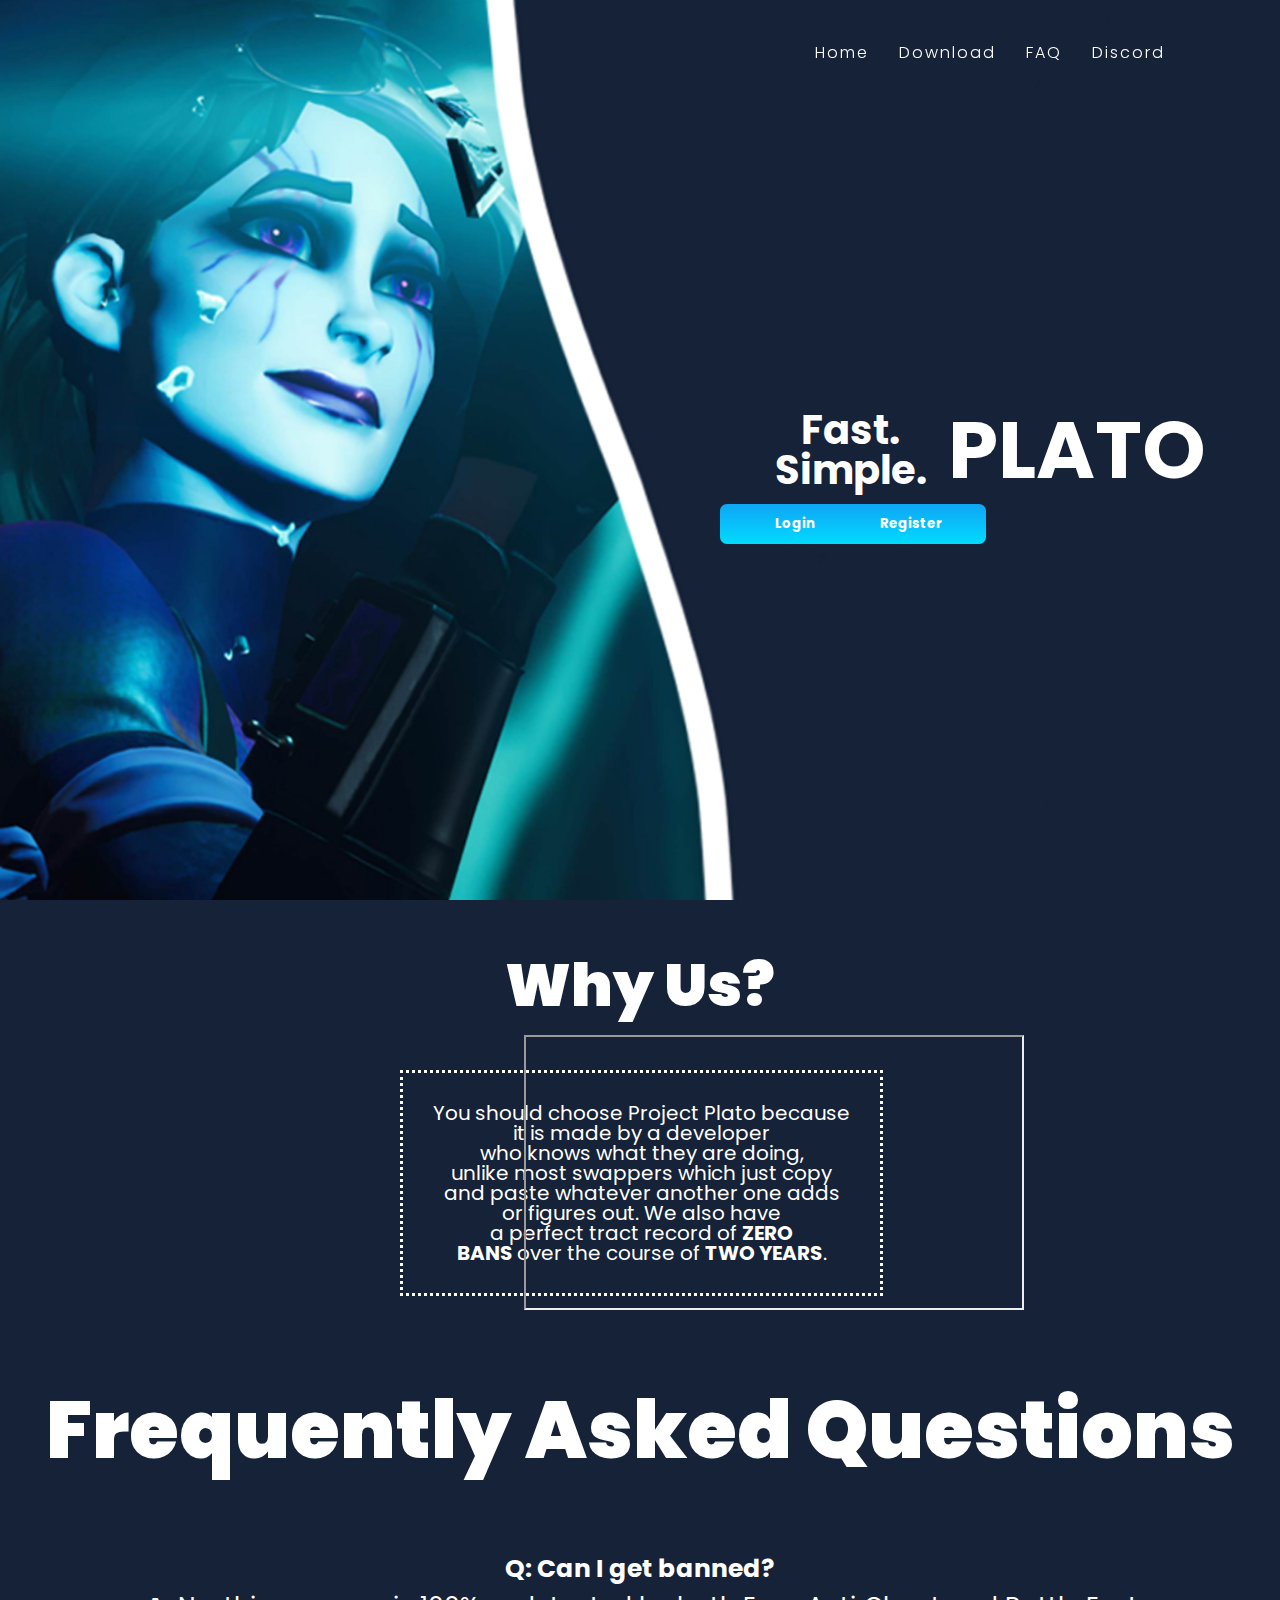
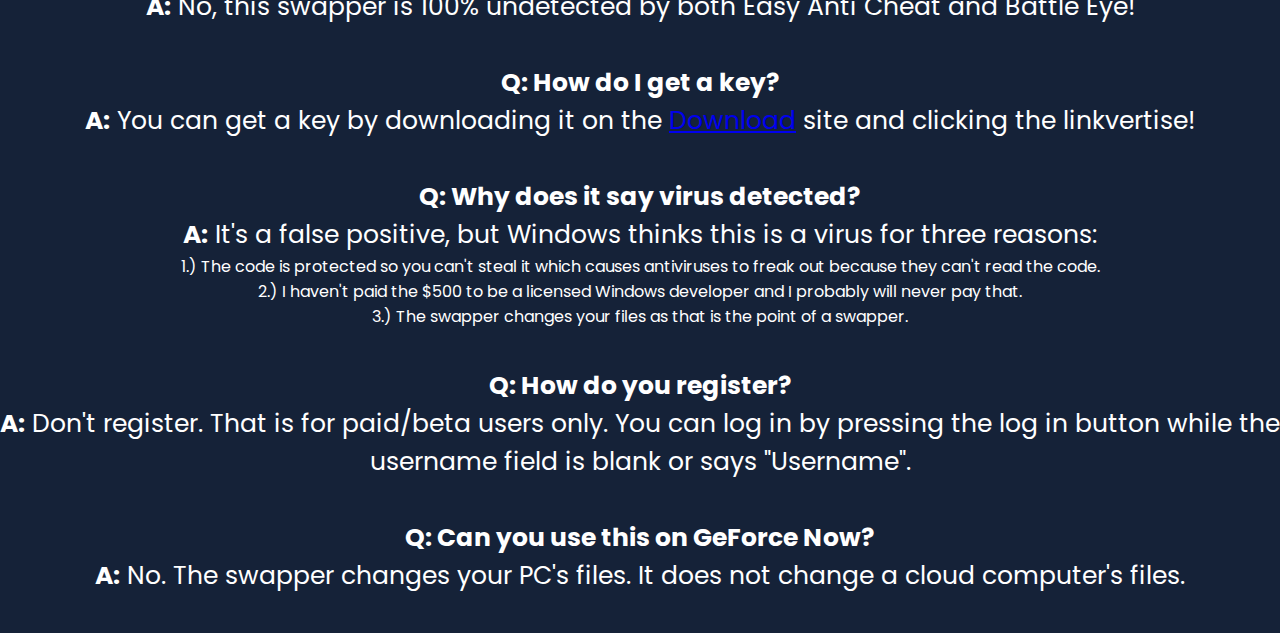
==== index.html @ e6ab3251 "Add files via upload" ====
<!doctype html>
<html lang="en">
<head>
<meta charset="utf-8">
	
<title>Tamely | Dev Site</title>
	
<meta name="viewport" content="width=device-width, initial-scale=1.0">
<meta name="keywords" content="plato, programmer, fortnite, swapper, tamely, project plato, plato v2, janky">
<meta name="description" content="Official website for Plato Projects.">
	
<link rel="icon" href="Images/Plato.png">
<link rel="stylesheet" href="Style.css">
</head>

<body>
	<header id="header"> 
		<img href="#" class="logo" src="Images/Plato.png" alt="Plato" width="0px">
		<ul>
			<li><a href="#home">Home</a></li>
			<li><a href="#download">Download</a></li>
			<li><a href="#faq">FAQ</a></li>
			<li><a href="https://discord.gg/qBZ2tUGZ7W">Discord</a></li>
		</ul>
	</header>
	<section class="banner" id="home">
		<h2>Fast. <br> Simple. </h2>
		<h1>Plato</h1>
		<div class="clr"></div>
		
		<button href="#login" id="login">Login</button>
		<button href="#register" id="register">Register</button>
	</section>
	
	
	<section class="vids" id="vid">
	<h2 id="why"><strong>Why Us?</strong></h2>
		<p id="desc">You should choose Project Plato because <br> it is made by a developer <br> who knows what they are doing, <br> unlike most swappers which just copy <br> and paste whatever another one adds <br> or figures out. We also have <br> a perfect tract record of <strong>ZERO<br> BANS </strong>over the course of <strong>TWO YEARS</strong>.</p> <br> <br> <br> <br> <br>
		
		<iframe id="yt" width="500" height="275"
		src="https://www.youtube.com/embed/qjWPSQiaALw">
		</iframe>
	</section>
	
	<section class="clr"></section>
	
	
	<section class="faq" id="FAQ">
		<a id="faq"></a>
		<h1><strong>Frequently Asked Questions</strong></h1>
		<br>
		<div class="QA">
		<p> <strong>Q: Can I get banned?</strong></p>
		<p> <strong>A:</strong> No, this swapper is 100% undetected by both Easy Anti Cheat and Battle Eye!</p>
		<br>
		<p> <strong>Q: How do I get a key?</strong></p>
		<p> <strong>A:</strong> You can get a key by downloading it on the <a href="#download">Download</a> site and clicking the linkvertise!</p>
		<br>
		<p> <strong>Q: Why does it say virus detected?</strong></p>
		<p> <strong>A:</strong> It's a false positive, but Windows thinks this is a virus for three reasons:</p>
		<div class="virus">
		<p>    1.) The code is protected so you can't steal it which causes antiviruses to freak out because they can't read the code.</p>
		<p>    2.) I haven't paid the $500 to be a licensed Windows developer and I probably will never pay that.</p>
		<p>    3.) The swapper changes your files as that is the point of a swapper.</p>
		</div>
		<br>
		<p> <strong>Q: How do you register?</strong></p>
		<p> <strong>A:</strong> Don't register. That is for paid/beta users only. You can log in by pressing the log in button while the <br> username field is blank or says "Username".</p>
		<br>
		<p> <strong>Q: Can you use this on GeForce Now?</strong></p>
		<p> <strong>A:</strong> No. The swapper changes your PC's files. It does not change a cloud computer's files.</p>
			<br>

		</div>
	</section>
	<script type="text/javascript">
	window.addEventListener("scroll", function(){
		var header = document.querySelector("header");
		header.classlist.toggle("sticky", window.scrollY > 0)
	}
	</script>
</body>
</html>
---- Style.css ----
@import url('https://fonts.googleapis.com/css?family=Poppins:200,300,400,500,600,700,800,900&display=swap');
*
{
	margin: 0;
	padding: 0;
	box-sizing: border-box;
	font-family: 'Poppins', sans-serif;
}
body
{
	min-height: 1000px;
}
.clr
{
	float: none;
}
header
{
	position: fixed;
	top: 0;
	left: 0;
	width: 100%;
	display: flex;
	color: #fff;
	font-size: 30;
	justify-content: space-between;
	align-items: center;
	padding: 40px 100px;
	z-index: 1000;
	transition: 0.6s;
}
header.sticky
{
	padding: 5px 100px;
	background: #fff;
	border-bottom: 1px solid (0,0,0,.1);
}
header .logo
{
	position: relative;
	font-weight: 700;
	color: #fff;
	text-decoration: none;
	font-size: 2em;
	text-transform: uppercase;
	letter-spacing: 2px;
	transform: 0.6s;
}
header ul
{
	position: relative;
	display: flex;
	justify-content: center;
	align-items: center;
}
header ul li
{
	position: relative;
	list-style: none;
}
header ul li a
{
	position: relative;
	margin: 0 15px;
	text-decoration: none;
	color: #FFF;
	letter-spacing: 2px;
	font-weight: 300;
	transform: 0.6s;
}
header ul li a:hover
{
	color: #C0C0C0
}
header.sticky .logo,
header.sticky ul li a
{
	color: #000;
}
.banner
{
	position: relative;
	width: 100%;
	min-height: 100vh;
	background: url(Images/bg.jpg);
	background-size: cover;
	display: flex;
	justify-content: center;
	align-items: center;
}
.banner h2
{
	color: #FFF;
	font-size: 40px;
	text-align: center;
	line-height: 1em;
	padding-left: 700px;
}
.banner h1
{
	color: #FFF;
	font-size: 80px;
	text-transform: uppercase;
	text-align: center;
	line-height: 1em;
	padding-left: 20px;
}

.banner #login
{
	position: absolute;
	color: #FFF;
	background: linear-gradient(#10A5F5, #00DBFF);
	font-weight: bold;
	border: none;
	border-radius: 7px;
	height: 40px;
	width: 150px;
  	top: 56%;
  	right: 32%;
}

.banner #register
{
	position: absolute;
	color: #FFF;
	background: linear-gradient(#10A5F5, #00DBFF);
	font-weight: bold;
	border: none;
	border-radius: 7px;
	height: 40px;
	width: 150px;
  	top: 56%;
  	right: 23%;
}

.banner #register:hover
{
	color: #C8C8C8
}

.banner #login:hover
{
	color: #C8C8C8
}

.faq
{
	background-color: #152238;
	color: white;
	text-align: center;
	padding-top: 40px;
	font-size: 40px;
}

.QA
{
	color: white;
	text-align: center;
	font-size: 25px;
}
.virus
{
	font-size: 16px;
}

.vids
{
	background-color: #152238;
	text-align: center;
	color: white;
	padding-top: 40px;
	font-size: 40px;
}

#yt
{
	position: absolute;
	top: 115%;
	right: 20%;
}

#desc
{
	float: left;
	line-height: 1em;
	text-align: center;
	font-size: 20px;
	margin-left: 400px;
	margin-top: 40px;
	padding: 30px;
	border: dotted 3px;
	
}
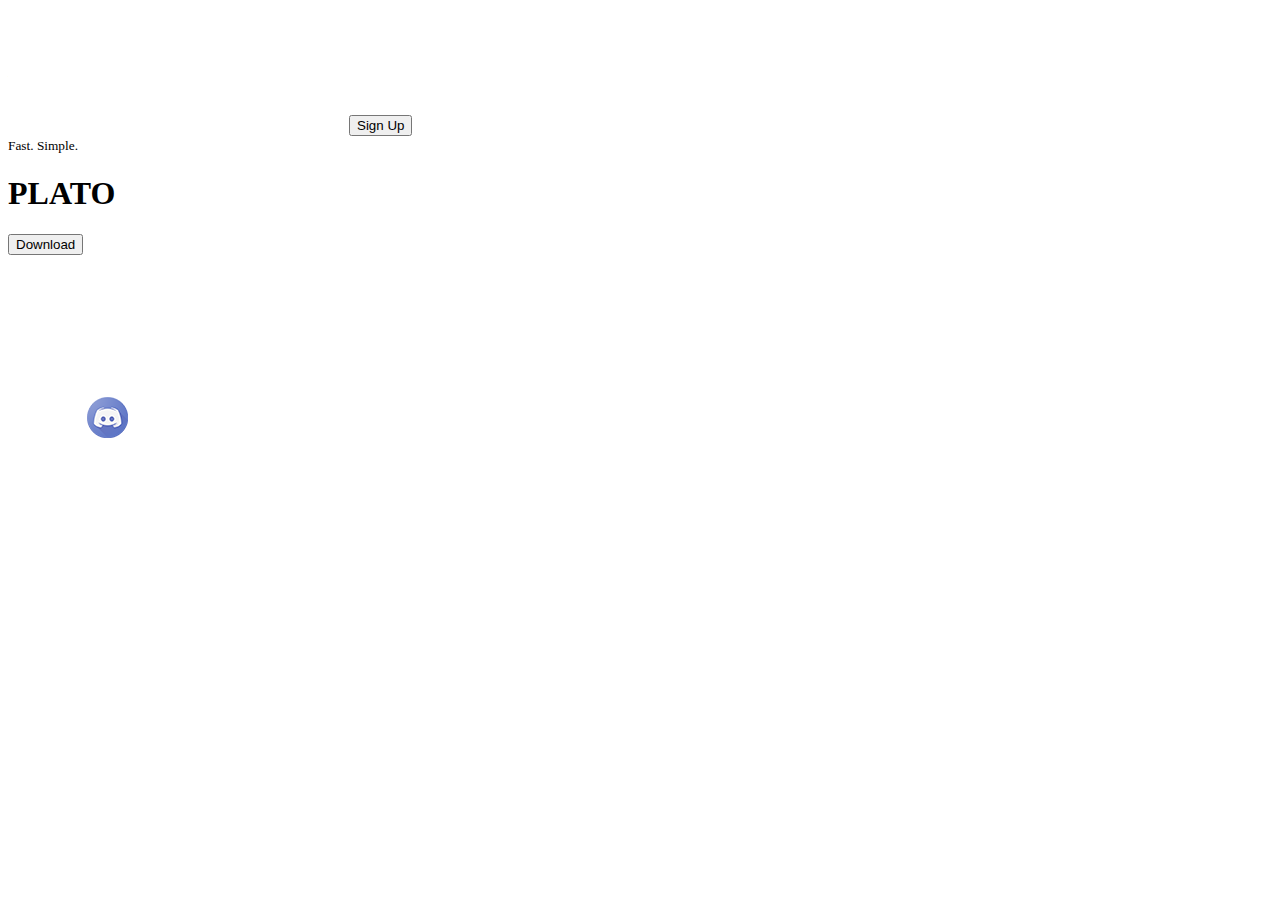
==== commit 4a39784b: "Updated Website" ====
--- a/index.html
+++ b/index.html
@@ -3,81 +3,44 @@
 <head>
 <meta charset="utf-8">
 	
-<title>Tamely | Dev Site</title>
-	
-<meta name="viewport" content="width=device-width, initial-scale=1.0">
-<meta name="keywords" content="plato, programmer, fortnite, swapper, tamely, project plato, plato v2, janky">
-<meta name="description" content="Official website for Plato Projects.">
-	
-<link rel="icon" href="Images/Plato.png">
-<link rel="stylesheet" href="Style.css">
+	<title>Tamely | Dev Site</title>
+
+	<meta name="viewport" content="width=device-width, initial-scale=1.0">
+	<meta name="keywords" content="plato, programmer, fortnite, swapper, tamely, project plato, plato v2, janky">
+	<meta name="description" content="Official website for Plato Projects.">
+
+	<link rel="icon" href="Images/Plato.png">
+	<link rel="stylesheet" href="style.css">
 </head>
-
-<body>
-	<header id="header"> 
-		<img href="#" class="logo" src="Images/Plato.png" alt="Plato" width="0px">
-		<ul>
-			<li><a href="#home">Home</a></li>
-			<li><a href="#download">Download</a></li>
-			<li><a href="#faq">FAQ</a></li>
-			<li><a href="https://discord.gg/qBZ2tUGZ7W">Discord</a></li>
-		</ul>
-	</header>
-	<section class="banner" id="home">
-		<h2>Fast. <br> Simple. </h2>
-		<h1>Plato</h1>
-		<div class="clr"></div>
+	<div class="hero">
 		
-		<button href="#login" id="login">Login</button>
-		<button href="#register" id="register">Register</button>
-	</section>
+		<div class = "navbar">
+		<img src="Images/LogoText.png" class="logo">
+			<button type="button">Sign Up</button>
+		</div>
+		<div class="content">
+		<small>Fast. Simple.</small>
+			<h1>PLATO</h1>
+			<button type="button">Download</button>
+		</div>
+		<div class="side-bar">
+			<img src="Images/menu.png" class="menu">
+			
+			<div class="social-links">
+				<img src="Images/info.png">
+				<img src="Images/share.png">
+			</div>
+			<div class="useful-links">
+				<img src="Images/GitHub-Mark.png">
+				<img src="Images/Discord.png">
+			</div>
+		</div>
+	</div>
 	
 	
-	<section class="vids" id="vid">
-	<h2 id="why"><strong>Why Us?</strong></h2>
-		<p id="desc">You should choose Project Plato because <br> it is made by a developer <br> who knows what they are doing, <br> unlike most swappers which just copy <br> and paste whatever another one adds <br> or figures out. We also have <br> a perfect tract record of <strong>ZERO<br> BANS </strong>over the course of <strong>TWO YEARS</strong>.</p> <br> <br> <br> <br> <br>
-		
-		<iframe id="yt" width="500" height="275"
-		src="https://www.youtube.com/embed/qjWPSQiaALw">
-		</iframe>
-	</section>
-	
-	<section class="clr"></section>
 	
 	
-	<section class="faq" id="FAQ">
-		<a id="faq"></a>
-		<h1><strong>Frequently Asked Questions</strong></h1>
-		<br>
-		<div class="QA">
-		<p> <strong>Q: Can I get banned?</strong></p>
-		<p> <strong>A:</strong> No, this swapper is 100% undetected by both Easy Anti Cheat and Battle Eye!</p>
-		<br>
-		<p> <strong>Q: How do I get a key?</strong></p>
-		<p> <strong>A:</strong> You can get a key by downloading it on the <a href="#download">Download</a> site and clicking the linkvertise!</p>
-		<br>
-		<p> <strong>Q: Why does it say virus detected?</strong></p>
-		<p> <strong>A:</strong> It's a false positive, but Windows thinks this is a virus for three reasons:</p>
-		<div class="virus">
-		<p>    1.) The code is protected so you can't steal it which causes antiviruses to freak out because they can't read the code.</p>
-		<p>    2.) I haven't paid the $500 to be a licensed Windows developer and I probably will never pay that.</p>
-		<p>    3.) The swapper changes your files as that is the point of a swapper.</p>
-		</div>
-		<br>
-		<p> <strong>Q: How do you register?</strong></p>
-		<p> <strong>A:</strong> Don't register. That is for paid/beta users only. You can log in by pressing the log in button while the <br> username field is blank or says "Username".</p>
-		<br>
-		<p> <strong>Q: Can you use this on GeForce Now?</strong></p>
-		<p> <strong>A:</strong> No. The swapper changes your PC's files. It does not change a cloud computer's files.</p>
-			<br>
-
-		</div>
-	</section>
-	<script type="text/javascript">
-	window.addEventListener("scroll", function(){
-		var header = document.querySelector("header");
-		header.classlist.toggle("sticky", window.scrollY > 0)
-	}
-	</script>
+	
+<body>
 </body>
-</html>
+</html>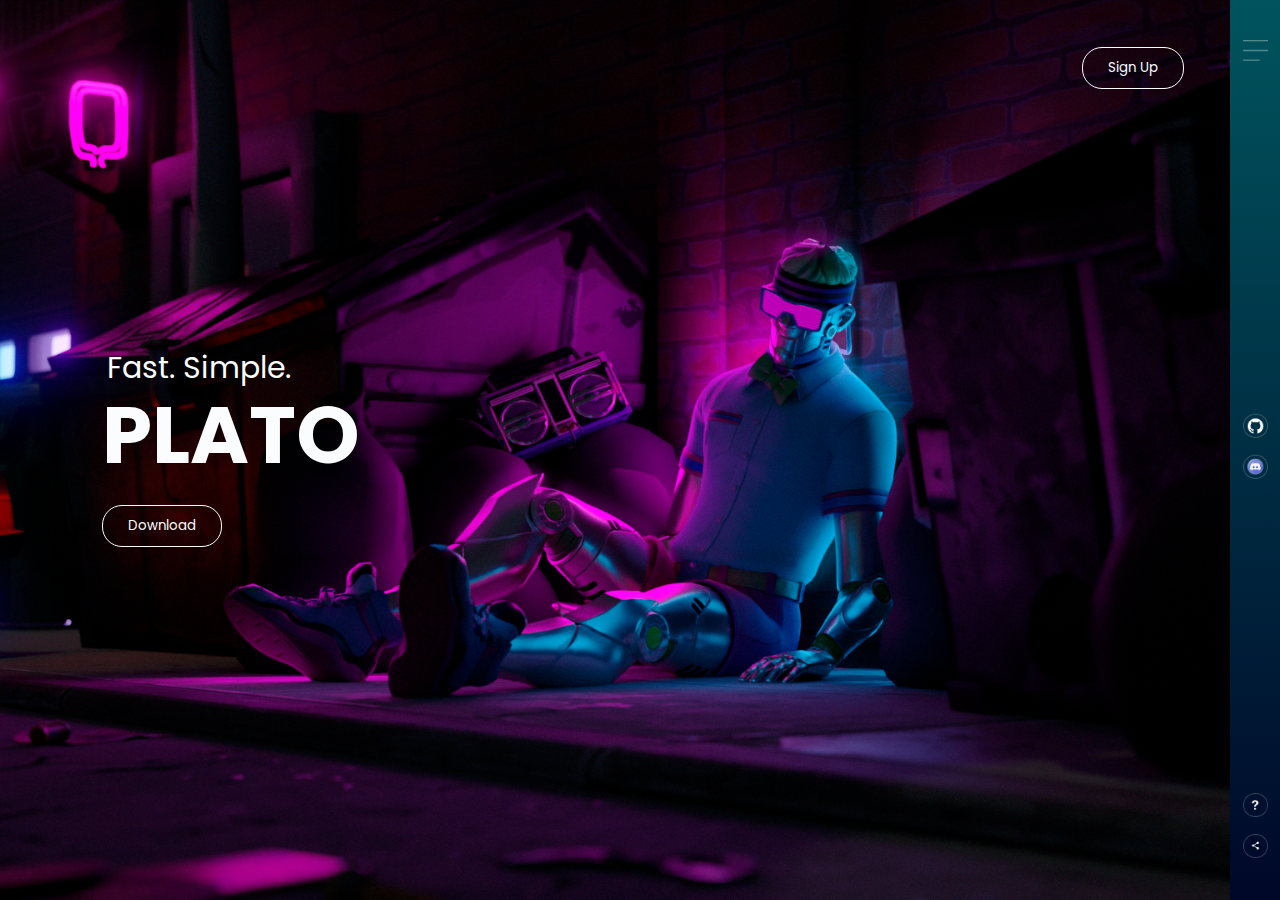
==== commit 406f2970: "Fixed Typo" ====
--- a/index.html
+++ b/index.html
@@ -10,7 +10,7 @@
 	<meta name="description" content="Official website for Plato Projects.">
 
 	<link rel="icon" href="Images/Plato.png">
-	<link rel="stylesheet" href="style.css">
+	<link rel="stylesheet" href="Style.css">
 </head>
 	<div class="hero">
 		
--- a/Style.css
+++ b/Style.css
@@ -0,0 +1,90 @@
+@charset "utf-8";
+@import url('https://fonts.googleapis.com/css?family=Poppins:200,300,400,500,600,700,800,900&display=swap');
+/* CSS Document */
+*{
+	margin: 0;
+	padding: 0;
+	font-family: 'Poppins', "sans-serif";
+} 
+.hero{
+	width: 100%;
+	height: 100vh;
+	background-image: url("Images/SITEBG.png");
+	background-size: cover;
+	background-position: center;
+	position: relative;
+	overflow: hidden;
+}
+.logo{
+	width: 0px;
+	cursor: pointer;
+}
+.navbar{
+	width: 85%;
+	height: 15%;
+	margin: auto;
+	display: flex;
+	align-items: center;
+	justify-content: space-between;
+}
+button {
+	color: #fbfcfd;
+	padding: 10px 25px;
+	background: transparent;
+	border: 1px solid #fff;
+	border-radius: 20px;
+	outline: none;
+	cursor: pointer;
+}
+.content
+{
+	color: #fbfcfd;
+	position: absolute;
+	top: 50%;
+	left: 8%;
+	transform: translateY(-50%);
+	z-index: 2;
+}
+small {
+	font-size: 30px;
+	padding-left: 5px;
+	line-height: 30px;
+}
+h1 {
+	font-size: 80px;
+	margin: 10px 0 30px;
+	line-height: 80px;
+}
+.side-bar {
+	width: 50px;
+	height: 100vh;
+	background: linear-gradient(#00545d, #000729);
+	position: absolute;
+	right: 0px;
+	top: 0px;
+}
+.menu {
+	display: block;
+	width: 25px;
+	margin: 40px auto 0;
+	cursor: pointer;
+	
+}
+.social-links img, .useful-links img{
+	width:25px;
+	margin: 5px auto;
+	cursor: pointer;
+}
+.social-links{
+	width: 50px;
+	text-align: center;
+	position: absolute;
+	bottom: 30px;
+}
+.useful-links{
+	width: 50px;
+	text-align: center;
+	position: absolute;
+	top: 50%;
+	transform: translateY(-50%);
+}
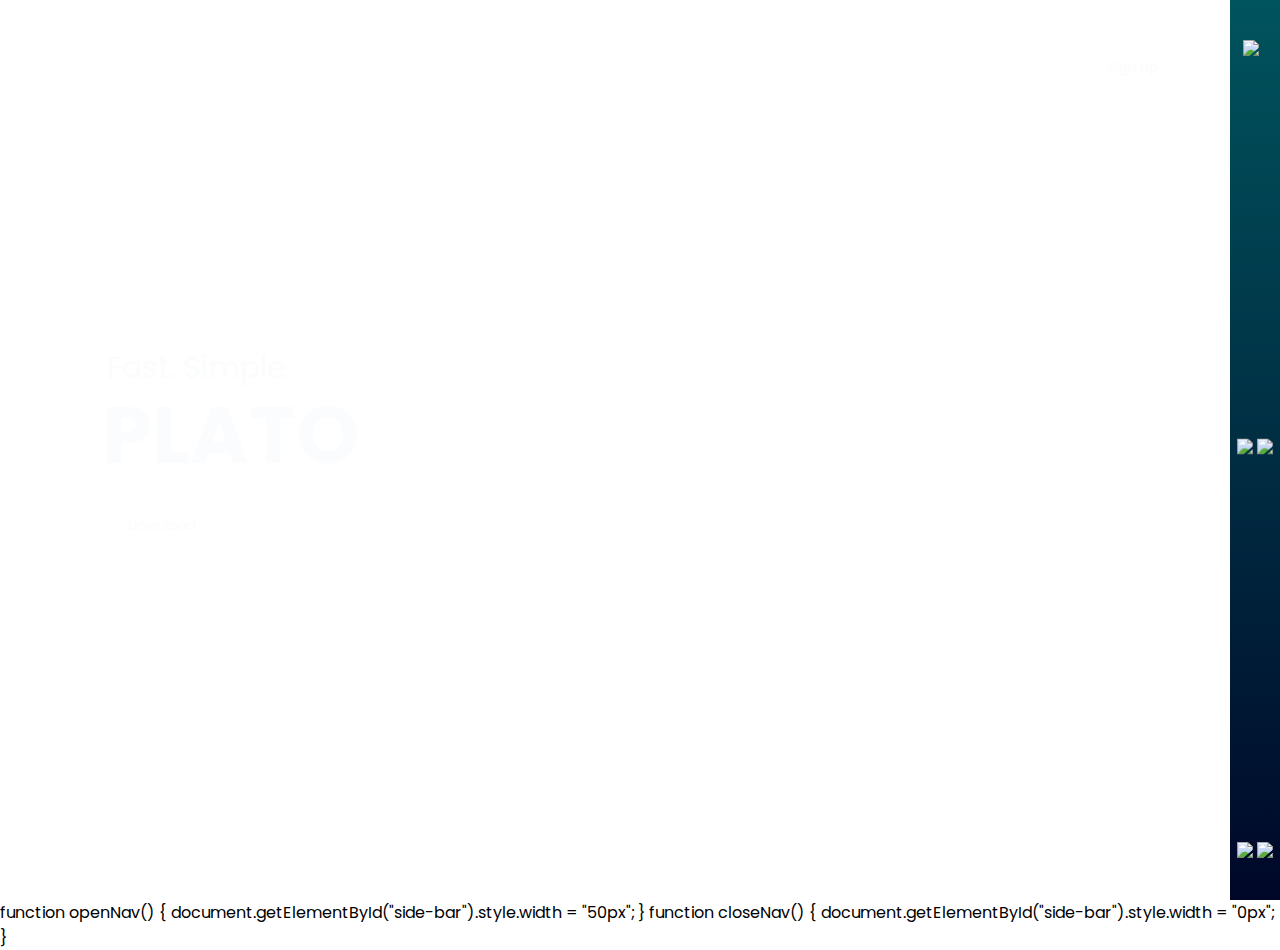
==== commit c567f12b: "testing navbar" ====
--- a/index.html
+++ b/index.html
@@ -4,18 +4,18 @@
 <meta charset="utf-8">
 	
 	<title>Tamely | Dev Site</title>
+	<link rel="stylesheet" href="Style.css">
 
 	<meta name="viewport" content="width=device-width, initial-scale=1.0">
 	<meta name="keywords" content="plato, programmer, fortnite, swapper, tamely, project plato, plato v2, janky">
 	<meta name="description" content="Official website for Plato Projects.">
 
-	<link rel="icon" href="Images/Plato.png">
-	<link rel="stylesheet" href="Style.css">
+	<link rel="icon" href="https://tamely.tk/Images/Plato.png">
 </head>
 	<div class="hero">
 		
 		<div class = "navbar">
-		<img src="Images/LogoText.png" class="logo">
+		<img src="https://tamely.tk/Images/LogoText.png" class="logo">
 			<button type="button">Sign Up</button>
 		</div>
 		<div class="content">
@@ -24,15 +24,15 @@
 			<button type="button">Download</button>
 		</div>
 		<div class="side-bar">
-			<img src="Images/menu.png" class="menu">
+			<img src="https://tamely.tk/Images/menu.png" class="menu" onclick=closeNav()>
 			
 			<div class="social-links">
-				<img src="Images/info.png">
-				<img src="Images/share.png">
+				<img src="https://tamely.tk/Images/info.png">
+				<img src="https://tamely.tk/Images/share.png">
 			</div>
 			<div class="useful-links">
-				<img src="Images/GitHub-Mark.png">
-				<img src="Images/Discord.png">
+				<img src="https://tamely.tk/Images/GitHub-Mark.png">
+				<img src="https://tamely.tk/Images/Discord.png">
 			</div>
 		</div>
 	</div>
@@ -43,4 +43,12 @@
 	
 <body>
 </body>
-</html>+</html>
+
+function openNav() {
+	document.getElementById("side-bar").style.width = "50px";
+  }
+  
+  function closeNav() {
+	document.getElementById("side-bar").style.width = "0px";
+  }--- a/Style.css
+++ b/Style.css
@@ -9,7 +9,7 @@
 .hero{
 	width: 100%;
 	height: 100vh;
-	background-image: url("Images/SITEBG.png");
+	background-image: url("https://Tamely.tk/Images/SITEBG.png");
 	background-size: cover;
 	background-position: center;
 	position: relative;
@@ -71,7 +71,7 @@
 	
 }
 .social-links img, .useful-links img{
-	width:25px;
+	width: 40px;
 	margin: 5px auto;
 	cursor: pointer;
 }
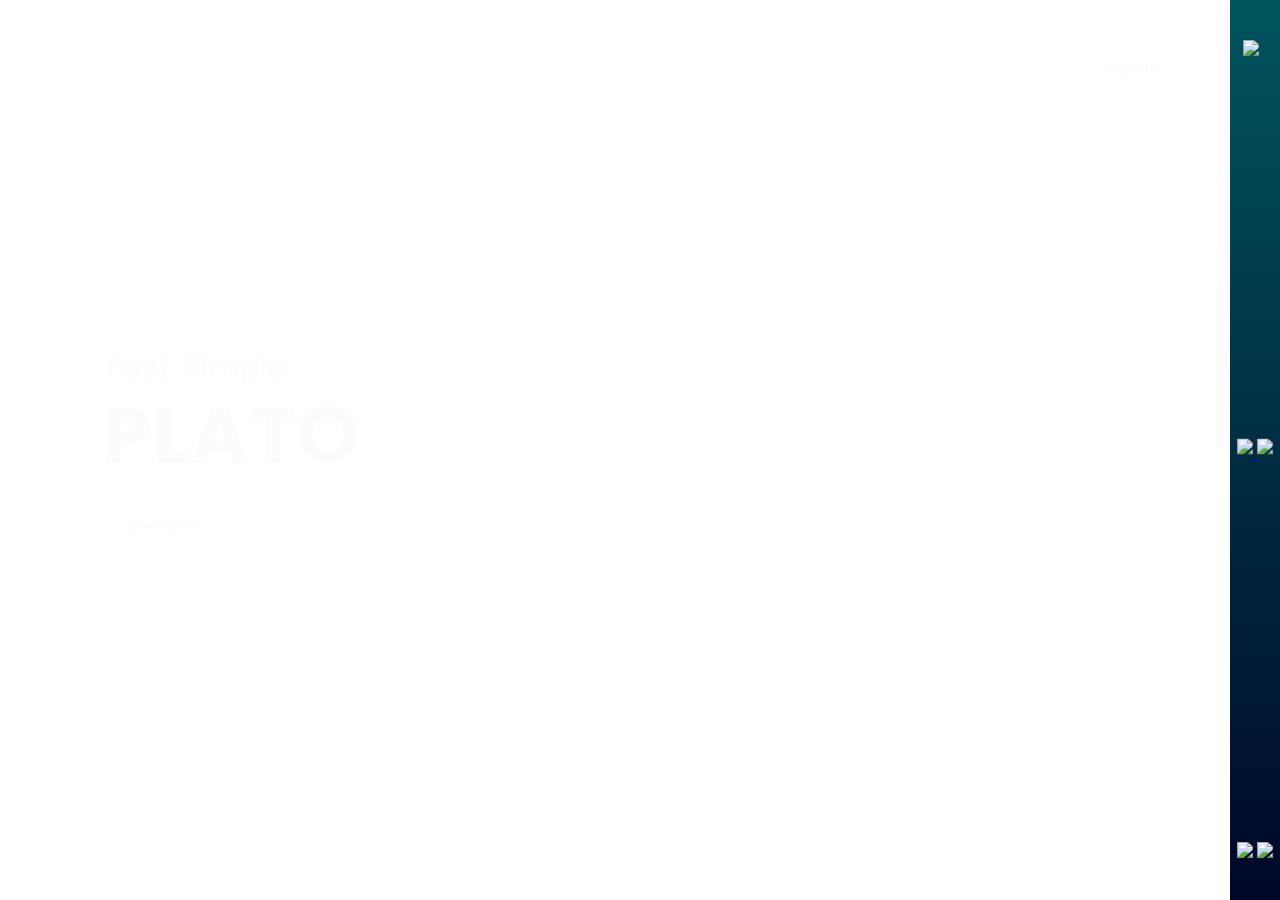
==== commit 6ca9ede9: "Update index.html" ====
--- a/index.html
+++ b/index.html
@@ -5,6 +5,7 @@
 	
 	<title>Tamely | Dev Site</title>
 	<link rel="stylesheet" href="Style.css">
+	<script src="navbar.js"></script>
 
 	<meta name="viewport" content="width=device-width, initial-scale=1.0">
 	<meta name="keywords" content="plato, programmer, fortnite, swapper, tamely, project plato, plato v2, janky">
@@ -31,7 +32,9 @@
 				<img src="https://tamely.tk/Images/share.png">
 			</div>
 			<div class="useful-links">
-				<img src="https://tamely.tk/Images/GitHub-Mark.png">
+				<a href="https://github.com/tamely" target="_blank" rel="noopener noreferrer">
+					<img src="https://tamely.tk/Images/GitHub-Mark.png"> 
+				</a>
 				<img src="https://tamely.tk/Images/Discord.png">
 			</div>
 		</div>
@@ -44,11 +47,3 @@
 <body>
 </body>
 </html>
-
-function openNav() {
-	document.getElementById("side-bar").style.width = "50px";
-  }
-  
-  function closeNav() {
-	document.getElementById("side-bar").style.width = "0px";
-  }